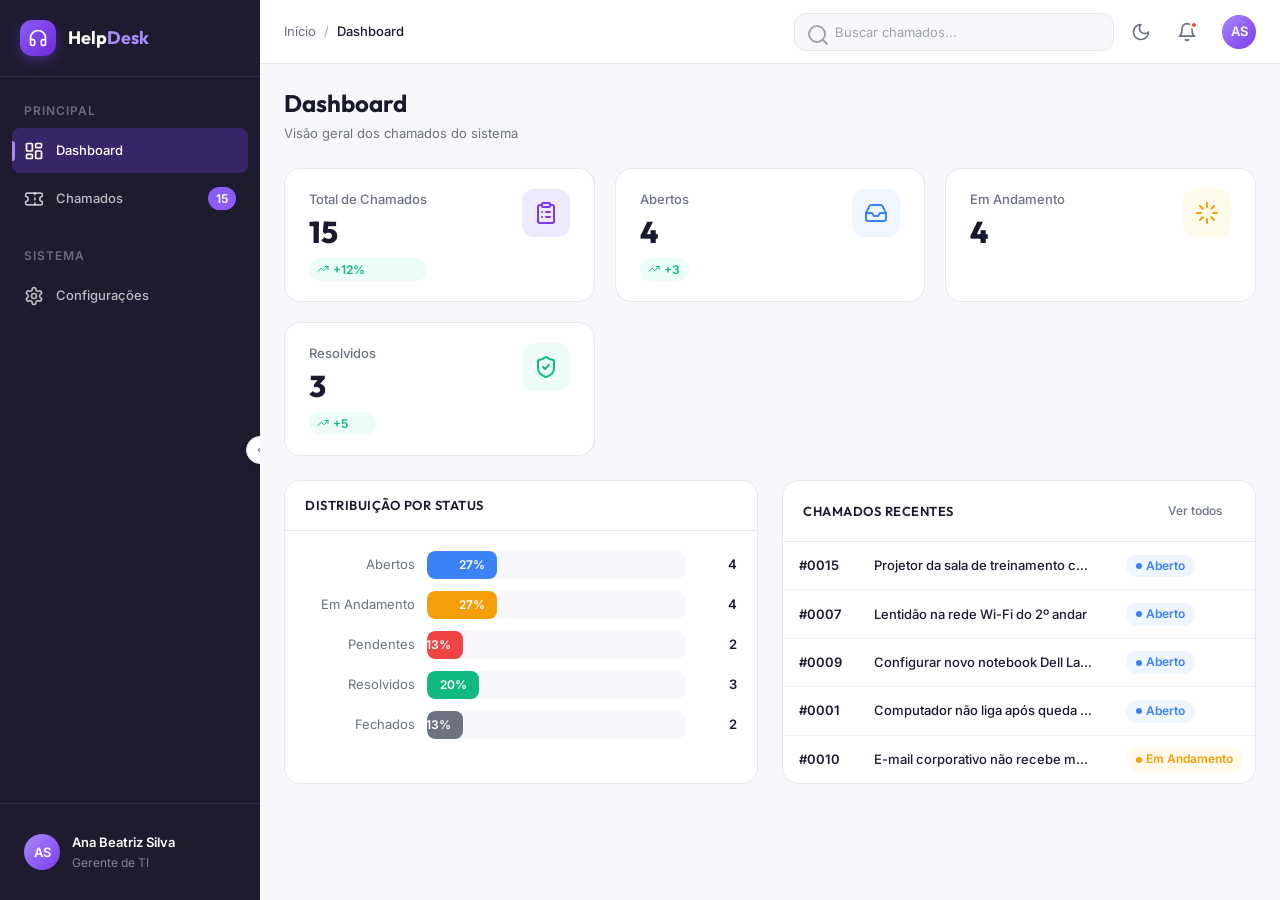
==== index.html @ d8c1e871 "feat: página principal HTML com layout SPA, SEO meta tags e loading state" ====
<!DOCTYPE html>
<html lang="pt-BR" data-theme="light">
<head>
  <meta charset="UTF-8">
  <meta name="viewport" content="width=device-width, initial-scale=1.0">
  <meta name="theme-color" content="#F8F7FC">
  <meta name="description" content="HelpDesk — Sistema de gerenciamento de chamados de TI. Abra, acompanhe e resolva solicitações de suporte técnico.">
  <meta name="author" content="Help Desk PI IV">
  
  <title>HelpDesk — Sistema de Chamados</title>

  <!-- Favicon (emoji como fallback) -->
  <link rel="icon" href="data:image/svg+xml,<svg xmlns=%22http://www.w3.org/2000/svg%22 viewBox=%220 0 100 100%22><text y=%22.9em%22 font-size=%2290%22>🎧</text></svg>">

  <!-- CSS -->
  <link rel="stylesheet" href="css/variables.css">
  <link rel="stylesheet" href="css/base.css">
  <link rel="stylesheet" href="css/layout.css">
  <link rel="stylesheet" href="css/components.css">
  <link rel="stylesheet" href="css/animations.css">
</head>
<body>
  <!-- App Root -->
  <div class="app" id="app">
    <!-- Conteúdo renderizado dinamicamente via JS -->
    <div style="display:flex; align-items:center; justify-content:center; min-height:100vh; width:100%;">
      <div style="text-align:center;">
        <div class="animate-spin" style="width:40px; height:40px; margin:0 auto var(--space-4); color:var(--color-primary);">
          <svg xmlns="http://www.w3.org/2000/svg" width="40" height="40" viewBox="0 0 24 24" fill="none" stroke="currentColor" stroke-width="2" stroke-linecap="round" stroke-linejoin="round">
            <path d="M12 2v4"/><path d="m16.2 7.8 2.9-2.9"/><path d="M18 12h4"/>
            <path d="m16.2 16.2 2.9 2.9"/><path d="M12 18v4"/><path d="m4.9 19.1 2.9-2.9"/>
            <path d="M2 12h4"/><path d="m4.9 4.9 2.9 2.9"/>
          </svg>
        </div>
        <p style="color:var(--color-text-secondary); font-size:var(--text-sm);">Carregando HelpDesk...</p>
      </div>
    </div>
  </div>

  <!-- JavaScript -->
  <script src="js/data.js"></script>
  <script src="js/theme.js"></script>
  <script src="js/router.js"></script>
  <script src="js/components.js"></script>
  <script src="js/app.js"></script>
</body>
</html>
---- css/variables.css ----
/* ============================================
   HELP DESK PI IV — Design Tokens & Themes
   ============================================ */

/* Google Fonts */
@import url('https://fonts.googleapis.com/css2?family=Inter:wght@300;400;500;600;700&family=Outfit:wght@400;500;600;700;800&display=swap');

:root {
  /* ── Primary Purple Palette ── */
  --purple-50:  #F5F3FF;
  --purple-100: #EDE9FE;
  --purple-200: #DDD6FE;
  --purple-300: #C4B5FD;
  --purple-400: #A78BFA;
  --purple-500: #8B5CF6;
  --purple-600: #7C3AED;
  --purple-700: #6D28D9;
  --purple-800: #5B21B6;
  --purple-900: #4C1D95;
  --purple-950: #2E1065;

  /* ── Neutral Palette ── */
  --gray-50:  #F9FAFB;
  --gray-100: #F3F4F6;
  --gray-200: #E5E7EB;
  --gray-300: #D1D5DB;
  --gray-400: #9CA3AF;
  --gray-500: #6B7280;
  --gray-600: #4B5563;
  --gray-700: #374151;
  --gray-800: #1F2937;
  --gray-900: #111827;
  --gray-950: #030712;

  /* ── Status Colors ── */
  --status-open:        #3B82F6;
  --status-open-bg:     #EFF6FF;
  --status-progress:    #F59E0B;
  --status-progress-bg: #FFFBEB;
  --status-pending:     #EF4444;
  --status-pending-bg:  #FEF2F2;
  --status-resolved:    #10B981;
  --status-resolved-bg: #ECFDF5;
  --status-closed:      #6B7280;
  --status-closed-bg:   #F3F4F6;

  /* ── Priority Colors ── */
  --priority-urgent:    #DC2626;
  --priority-urgent-bg: #FEF2F2;
  --priority-high:      #F97316;
  --priority-high-bg:   #FFF7ED;
  --priority-medium:    #EAB308;
  --priority-medium-bg: #FEFCE8;
  --priority-low:       #22C55E;
  --priority-low-bg:    #F0FDF4;

  /* ── Typography ── */
  --font-body:    'Inter', -apple-system, BlinkMacSystemFont, 'Segoe UI', sans-serif;
  --font-heading: 'Outfit', 'Inter', sans-serif;

  --text-xs:   0.75rem;    /* 12px */
  --text-sm:   0.8125rem;  /* 13px */
  --text-base: 0.875rem;   /* 14px */
  --text-md:   1rem;       /* 16px */
  --text-lg:   1.125rem;   /* 18px */
  --text-xl:   1.25rem;    /* 20px */
  --text-2xl:  1.5rem;     /* 24px */
  --text-3xl:  1.875rem;   /* 30px */
  --text-4xl:  2.25rem;    /* 36px */

  --weight-light:    300;
  --weight-regular:  400;
  --weight-medium:   500;
  --weight-semibold: 600;
  --weight-bold:     700;
  --weight-extrabold: 800;

  /* ── Spacing ── */
  --space-1:  0.25rem;   /* 4px */
  --space-2:  0.5rem;    /* 8px */
  --space-3:  0.75rem;   /* 12px */
  --space-4:  1rem;      /* 16px */
  --space-5:  1.25rem;   /* 20px */
  --space-6:  1.5rem;    /* 24px */
  --space-8:  2rem;      /* 32px */
  --space-10: 2.5rem;    /* 40px */
  --space-12: 3rem;      /* 48px */
  --space-16: 4rem;      /* 64px */

  /* ── Border Radius ── */
  --radius-sm:   0.375rem;  /* 6px */
  --radius-md:   0.5rem;    /* 8px */
  --radius-lg:   0.75rem;   /* 12px */
  --radius-xl:   1rem;      /* 16px */
  --radius-2xl:  1.5rem;    /* 24px */
  --radius-full: 9999px;

  /* ── Shadows ── */
  --shadow-xs:  0 1px 2px rgba(0, 0, 0, 0.05);
  --shadow-sm:  0 1px 3px rgba(0, 0, 0, 0.1), 0 1px 2px rgba(0, 0, 0, 0.06);
  --shadow-md:  0 4px 6px -1px rgba(0, 0, 0, 0.1), 0 2px 4px -2px rgba(0, 0, 0, 0.1);
  --shadow-lg:  0 10px 15px -3px rgba(0, 0, 0, 0.1), 0 4px 6px -4px rgba(0, 0, 0, 0.1);
  --shadow-xl:  0 20px 25px -5px rgba(0, 0, 0, 0.1), 0 8px 10px -6px rgba(0, 0, 0, 0.1);
  --shadow-2xl: 0 25px 50px -12px rgba(0, 0, 0, 0.25);
  --shadow-purple: 0 4px 14px rgba(124, 58, 237, 0.25);
  --shadow-purple-lg: 0 8px 25px rgba(124, 58, 237, 0.35);

  /* ── Z-Index ── */
  --z-dropdown:  100;
  --z-sidebar:   200;
  --z-overlay:   300;
  --z-modal:     400;
  --z-toast:     500;

  /* ── Transitions ── */
  --transition-fast:   150ms cubic-bezier(0.4, 0, 0.2, 1);
  --transition-base:   200ms cubic-bezier(0.4, 0, 0.2, 1);
  --transition-slow:   300ms cubic-bezier(0.4, 0, 0.2, 1);
  --transition-theme:  350ms cubic-bezier(0.4, 0, 0.2, 1);

  /* ── Sidebar ── */
  --sidebar-width: 260px;
  --sidebar-collapsed: 72px;

  /* ── Header ── */
  --header-height: 64px;
}

/* ============================================
   LIGHT THEME (Default)
   ============================================ */
:root,
[data-theme="light"] {
  --color-primary:       var(--purple-600);
  --color-primary-hover: var(--purple-700);
  --color-primary-dark:  var(--purple-800);
  --color-primary-light: var(--purple-100);
  --color-primary-50:    var(--purple-50);

  --color-bg:            #F8F7FC;
  --color-bg-alt:        var(--gray-50);
  --color-surface:       #FFFFFF;
  --color-surface-hover: var(--gray-50);
  --color-surface-alt:   var(--gray-100);

  --color-sidebar-bg:    #1E1B2E;
  --color-sidebar-text:  rgba(255, 255, 255, 0.7);
  --color-sidebar-active: rgba(255, 255, 255, 1);
  --color-sidebar-hover: rgba(255, 255, 255, 0.1);
  --color-sidebar-active-bg: rgba(124, 58, 237, 0.3);

  --color-header-bg:     #FFFFFF;
  --color-header-border: var(--gray-200);

  --color-text:          #1A1A2E;
  --color-text-secondary: var(--gray-500);
  --color-text-tertiary: var(--gray-400);
  --color-text-inverse:  #FFFFFF;

  --color-border:        var(--gray-200);
  --color-border-light:  var(--gray-100);
  --color-divider:       var(--gray-200);

  --color-input-bg:      #FFFFFF;
  --color-input-border:  var(--gray-300);
  --color-input-focus:   var(--purple-500);

  --color-overlay:       rgba(0, 0, 0, 0.5);

  --color-danger:        #EF4444;
  --color-danger-hover:  #DC2626;
  --color-danger-bg:     #FEF2F2;
  --color-success:       #10B981;
  --color-success-bg:    #ECFDF5;
  --color-warning:       #F59E0B;
  --color-warning-bg:    #FFFBEB;
  --color-info:          #3B82F6;
  --color-info-bg:       #EFF6FF;
}

/* ============================================
   DARK THEME
   ============================================ */
[data-theme="dark"] {
  --color-primary:       var(--purple-500);
  --color-primary-hover: var(--purple-400);
  --color-primary-dark:  var(--purple-600);
  --color-primary-light: rgba(139, 92, 246, 0.15);
  --color-primary-50:    rgba(139, 92, 246, 0.08);

  --color-bg:            #0F0D15;
  --color-bg-alt:        #0A0910;
  --color-surface:       #1A1726;
  --color-surface-hover: #221F30;
  --color-surface-alt:   #13111C;

  --color-sidebar-bg:    #0A0910;
  --color-sidebar-text:  rgba(255, 255, 255, 0.6);
  --color-sidebar-active: rgba(255, 255, 255, 0.95);
  --color-sidebar-hover: rgba(255, 255, 255, 0.08);
  --color-sidebar-active-bg: rgba(139, 92, 246, 0.25);

  --color-header-bg:     #1A1726;
  --color-header-border: #2D2B3A;

  --color-text:          #F3F4F6;
  --color-text-secondary: #9CA3AF;
  --color-text-tertiary: #6B7280;
  --color-text-inverse:  #0F0D15;

  --color-border:        #2D2B3A;
  --color-border-light:  #1F1D2B;
  --color-divider:       #2D2B3A;

  --color-input-bg:      #13111C;
  --color-input-border:  #2D2B3A;
  --color-input-focus:   var(--purple-400);

  --color-overlay:       rgba(0, 0, 0, 0.7);

  --color-danger:        #F87171;
  --color-danger-hover:  #EF4444;
  --color-danger-bg:     rgba(239, 68, 68, 0.12);
  --color-success:       #34D399;
  --color-success-bg:    rgba(16, 185, 129, 0.12);
  --color-warning:       #FBBF24;
  --color-warning-bg:    rgba(245, 158, 11, 0.12);
  --color-info:          #60A5FA;
  --color-info-bg:       rgba(59, 130, 246, 0.12);

  --status-open-bg:     rgba(59, 130, 246, 0.12);
  --status-progress-bg: rgba(245, 158, 11, 0.12);
  --status-pending-bg:  rgba(239, 68, 68, 0.12);
  --status-resolved-bg: rgba(16, 185, 129, 0.12);
  --status-closed-bg:   rgba(107, 114, 128, 0.12);

  --priority-urgent-bg: rgba(220, 38, 38, 0.12);
  --priority-high-bg:   rgba(249, 115, 22, 0.12);
  --priority-medium-bg: rgba(234, 179, 8, 0.12);
  --priority-low-bg:    rgba(34, 197, 94, 0.12);

  --shadow-xs:  0 1px 2px rgba(0, 0, 0, 0.2);
  --shadow-sm:  0 1px 3px rgba(0, 0, 0, 0.3), 0 1px 2px rgba(0, 0, 0, 0.2);
  --shadow-md:  0 4px 6px -1px rgba(0, 0, 0, 0.3), 0 2px 4px -2px rgba(0, 0, 0, 0.2);
  --shadow-lg:  0 10px 15px -3px rgba(0, 0, 0, 0.3), 0 4px 6px -4px rgba(0, 0, 0, 0.2);
  --shadow-xl:  0 20px 25px -5px rgba(0, 0, 0, 0.3), 0 8px 10px -6px rgba(0, 0, 0, 0.2);
  --shadow-purple: 0 4px 14px rgba(139, 92, 246, 0.2);
  --shadow-purple-lg: 0 8px 25px rgba(139, 92, 246, 0.3);
}
---- css/base.css ----
/* ============================================
   HELP DESK PI IV — Base Styles
   Reset + Typography + Utilities
   ============================================ */

/* ── Modern Reset ── */
*,
*::before,
*::after {
  box-sizing: border-box;
  margin: 0;
  padding: 0;
}

html {
  font-size: 16px;
  -webkit-text-size-adjust: 100%;
  -webkit-font-smoothing: antialiased;
  -moz-osx-font-smoothing: grayscale;
  scroll-behavior: smooth;
}

body {
  font-family: var(--font-body);
  font-size: var(--text-base);
  font-weight: var(--weight-regular);
  line-height: 1.6;
  color: var(--color-text);
  background-color: var(--color-bg);
  transition: background-color var(--transition-theme), color var(--transition-theme);
  overflow-x: hidden;
  min-height: 100vh;
}

/* ── Base Elements ── */
h1, h2, h3, h4, h5, h6 {
  font-family: var(--font-heading);
  font-weight: var(--weight-bold);
  line-height: 1.3;
  color: var(--color-text);
  transition: color var(--transition-theme);
}

h1 { font-size: var(--text-3xl); }
h2 { font-size: var(--text-2xl); }
h3 { font-size: var(--text-xl); }
h4 { font-size: var(--text-lg); }
h5 { font-size: var(--text-md); }
h6 { font-size: var(--text-base); }

p {
  margin-bottom: var(--space-4);
  color: var(--color-text-secondary);
}

a {
  color: var(--color-primary);
  text-decoration: none;
  transition: color var(--transition-fast);
}

a:hover {
  color: var(--color-primary-hover);
}

img {
  max-width: 100%;
  height: auto;
  display: block;
}

ul, ol {
  list-style: none;
}

button {
  font-family: inherit;
  font-size: inherit;
  cursor: pointer;
  border: none;
  background: none;
  color: inherit;
}

input, select, textarea {
  font-family: inherit;
  font-size: inherit;
  color: inherit;
}

table {
  border-collapse: collapse;
  width: 100%;
}

/* ── Scrollbar Styling ── */
::-webkit-scrollbar {
  width: 6px;
  height: 6px;
}

::-webkit-scrollbar-track {
  background: transparent;
}

::-webkit-scrollbar-thumb {
  background: var(--color-border);
  border-radius: var(--radius-full);
}

::-webkit-scrollbar-thumb:hover {
  background: var(--color-text-tertiary);
}

/* ── Selection ── */
::selection {
  background-color: var(--purple-200);
  color: var(--purple-900);
}

[data-theme="dark"] ::selection {
  background-color: var(--purple-800);
  color: var(--purple-100);
}

/* ── Focus Visible ── */
:focus-visible {
  outline: 2px solid var(--color-primary);
  outline-offset: 2px;
  border-radius: var(--radius-sm);
}

/* ── Utility Classes ── */
.sr-only {
  position: absolute;
  width: 1px;
  height: 1px;
  padding: 0;
  margin: -1px;
  overflow: hidden;
  clip: rect(0, 0, 0, 0);
  white-space: nowrap;
  border: 0;
}

.text-primary   { color: var(--color-primary) !important; }
.text-secondary { color: var(--color-text-secondary) !important; }
.text-danger    { color: var(--color-danger) !important; }
.text-success   { color: var(--color-success) !important; }
.text-warning   { color: var(--color-warning) !important; }

.text-xs   { font-size: var(--text-xs) !important; }
.text-sm   { font-size: var(--text-sm) !important; }
.text-base { font-size: var(--text-base) !important; }
.text-md   { font-size: var(--text-md) !important; }
.text-lg   { font-size: var(--text-lg) !important; }

.font-medium   { font-weight: var(--weight-medium) !important; }
.font-semibold { font-weight: var(--weight-semibold) !important; }
.font-bold     { font-weight: var(--weight-bold) !important; }

.truncate {
  overflow: hidden;
  text-overflow: ellipsis;
  white-space: nowrap;
}

.flex          { display: flex; }
.flex-col      { flex-direction: column; }
.items-center  { align-items: center; }
.justify-between { justify-content: space-between; }
.justify-center  { justify-content: center; }
.gap-1 { gap: var(--space-1); }
.gap-2 { gap: var(--space-2); }
.gap-3 { gap: var(--space-3); }
.gap-4 { gap: var(--space-4); }
.gap-6 { gap: var(--space-6); }

.mt-1 { margin-top: var(--space-1); }
.mt-2 { margin-top: var(--space-2); }
.mt-4 { margin-top: var(--space-4); }
.mt-6 { margin-top: var(--space-6); }
.mb-2 { margin-bottom: var(--space-2); }
.mb-4 { margin-bottom: var(--space-4); }
.mb-6 { margin-bottom: var(--space-6); }

.w-full { width: 100%; }
.hidden { display: none !important; }
---- css/layout.css ----
/* ============================================
   HELP DESK PI IV — Layout
   Sidebar + Header + Main Grid
   ============================================ */

/* ── App Shell ── */
.app {
  display: flex;
  min-height: 100vh;
}

/* ============================================
   SIDEBAR
   ============================================ */
.sidebar {
  position: fixed;
  top: 0;
  left: 0;
  width: var(--sidebar-width);
  height: 100vh;
  background: var(--color-sidebar-bg);
  display: flex;
  flex-direction: column;
  z-index: var(--z-sidebar);
  transition: width var(--transition-slow), transform var(--transition-slow);
  overflow: hidden;
}

.sidebar.collapsed {
  width: var(--sidebar-collapsed);
}

/* ── Sidebar Logo ── */
.sidebar__logo {
  display: flex;
  align-items: center;
  gap: var(--space-3);
  padding: var(--space-5) var(--space-5);
  border-bottom: 1px solid rgba(255, 255, 255, 0.08);
  min-height: var(--header-height);
}

.sidebar__logo-icon {
  width: 36px;
  height: 36px;
  background: linear-gradient(135deg, var(--purple-500), var(--purple-700));
  border-radius: var(--radius-lg);
  display: flex;
  align-items: center;
  justify-content: center;
  flex-shrink: 0;
  box-shadow: 0 4px 12px rgba(124, 58, 237, 0.4);
}

.sidebar__logo-icon svg {
  width: 20px;
  height: 20px;
  color: white;
}

.sidebar__logo-text {
  font-family: var(--font-heading);
  font-size: var(--text-lg);
  font-weight: var(--weight-bold);
  color: white;
  white-space: nowrap;
  transition: opacity var(--transition-base);
}

.sidebar__logo-text span {
  color: var(--purple-400);
}

.sidebar.collapsed .sidebar__logo-text {
  opacity: 0;
  pointer-events: none;
}

/* ── Sidebar Navigation ── */
.sidebar__nav {
  flex: 1;
  padding: var(--space-4) var(--space-3);
  overflow-y: auto;
  overflow-x: hidden;
}

.sidebar__section-title {
  font-size: var(--text-xs);
  font-weight: var(--weight-semibold);
  color: rgba(255, 255, 255, 0.35);
  text-transform: uppercase;
  letter-spacing: 0.08em;
  padding: var(--space-2) var(--space-3);
  margin-top: var(--space-4);
  white-space: nowrap;
  transition: opacity var(--transition-base);
}

.sidebar__section-title:first-child {
  margin-top: 0;
}

.sidebar.collapsed .sidebar__section-title {
  opacity: 0;
}

.sidebar__link {
  display: flex;
  align-items: center;
  gap: var(--space-3);
  padding: var(--space-3) var(--space-3);
  border-radius: var(--radius-md);
  color: var(--color-sidebar-text);
  font-size: var(--text-sm);
  font-weight: var(--weight-medium);
  transition: all var(--transition-fast);
  white-space: nowrap;
  cursor: pointer;
  position: relative;
  margin-bottom: 2px;
}

.sidebar__link:hover {
  background: var(--color-sidebar-hover);
  color: var(--color-sidebar-active);
}

.sidebar__link.active {
  background: var(--color-sidebar-active-bg);
  color: var(--color-sidebar-active);
}

.sidebar__link.active::before {
  content: '';
  position: absolute;
  left: 0;
  top: 50%;
  transform: translateY(-50%);
  width: 3px;
  height: 20px;
  background: var(--purple-400);
  border-radius: 0 var(--radius-full) var(--radius-full) 0;
}

.sidebar__link-icon {
  width: 20px;
  height: 20px;
  flex-shrink: 0;
  display: flex;
  align-items: center;
  justify-content: center;
}

.sidebar__link-icon svg {
  width: 20px;
  height: 20px;
}

.sidebar__link-text {
  transition: opacity var(--transition-base);
}

.sidebar.collapsed .sidebar__link-text {
  opacity: 0;
  pointer-events: none;
}

.sidebar__link-badge {
  margin-left: auto;
  background: var(--purple-500);
  color: white;
  font-size: var(--text-xs);
  font-weight: var(--weight-semibold);
  padding: 2px 8px;
  border-radius: var(--radius-full);
  min-width: 22px;
  text-align: center;
  transition: opacity var(--transition-base);
}

.sidebar.collapsed .sidebar__link-badge {
  opacity: 0;
}

/* ── Sidebar Footer ── */
.sidebar__footer {
  padding: var(--space-4) var(--space-3);
  border-top: 1px solid rgba(255, 255, 255, 0.08);
}

.sidebar__user {
  display: flex;
  align-items: center;
  gap: var(--space-3);
  padding: var(--space-3);
  border-radius: var(--radius-md);
  cursor: pointer;
  transition: background var(--transition-fast);
}

.sidebar__user:hover {
  background: var(--color-sidebar-hover);
}

.sidebar__user-avatar {
  width: 36px;
  height: 36px;
  border-radius: var(--radius-full);
  background: linear-gradient(135deg, var(--purple-400), var(--purple-600));
  display: flex;
  align-items: center;
  justify-content: center;
  color: white;
  font-weight: var(--weight-semibold);
  font-size: var(--text-sm);
  flex-shrink: 0;
}

.sidebar__user-info {
  overflow: hidden;
  transition: opacity var(--transition-base);
}

.sidebar.collapsed .sidebar__user-info {
  opacity: 0;
  pointer-events: none;
}

.sidebar__user-name {
  font-size: var(--text-sm);
  font-weight: var(--weight-semibold);
  color: white;
  white-space: nowrap;
  overflow: hidden;
  text-overflow: ellipsis;
}

.sidebar__user-role {
  font-size: var(--text-xs);
  color: rgba(255, 255, 255, 0.45);
  white-space: nowrap;
}

/* ── Sidebar Toggle ── */
.sidebar__toggle {
  position: absolute;
  top: 50%;
  right: -14px;
  transform: translateY(-50%);
  width: 28px;
  height: 28px;
  background: var(--color-surface);
  border: 1px solid var(--color-border);
  border-radius: var(--radius-full);
  display: flex;
  align-items: center;
  justify-content: center;
  cursor: pointer;
  z-index: calc(var(--z-sidebar) + 1);
  box-shadow: var(--shadow-md);
  transition: all var(--transition-fast);
  color: var(--color-text-secondary);
}

.sidebar__toggle:hover {
  background: var(--color-primary);
  color: white;
  border-color: var(--color-primary);
}

.sidebar__toggle svg {
  width: 14px;
  height: 14px;
  transition: transform var(--transition-base);
}

.sidebar.collapsed .sidebar__toggle svg {
  transform: rotate(180deg);
}

/* ============================================
   MAIN CONTENT AREA
   ============================================ */
.main-wrapper {
  flex: 1;
  margin-left: var(--sidebar-width);
  min-height: 100vh;
  display: flex;
  flex-direction: column;
  transition: margin-left var(--transition-slow);
}

.sidebar.collapsed ~ .main-wrapper {
  margin-left: var(--sidebar-collapsed);
}

/* ── Header ── */
.header {
  position: sticky;
  top: 0;
  height: var(--header-height);
  background: var(--color-header-bg);
  border-bottom: 1px solid var(--color-header-border);
  display: flex;
  align-items: center;
  justify-content: space-between;
  padding: 0 var(--space-6);
  z-index: var(--z-dropdown);
  transition: background-color var(--transition-theme), border-color var(--transition-theme);
  backdrop-filter: blur(12px);
}

.header__left {
  display: flex;
  align-items: center;
  gap: var(--space-4);
}

.header__breadcrumb {
  display: flex;
  align-items: center;
  gap: var(--space-2);
  font-size: var(--text-sm);
  color: var(--color-text-secondary);
}

.header__breadcrumb-separator {
  color: var(--color-text-tertiary);
}

.header__breadcrumb-current {
  color: var(--color-text);
  font-weight: var(--weight-medium);
}

.header__search {
  position: relative;
  width: 320px;
}

.header__search-input {
  width: 100%;
  height: 38px;
  padding: 0 var(--space-4) 0 var(--space-10);
  background: var(--color-bg);
  border: 1px solid var(--color-border);
  border-radius: var(--radius-lg);
  color: var(--color-text);
  font-size: var(--text-sm);
  transition: all var(--transition-fast);
}

.header__search-input::placeholder {
  color: var(--color-text-tertiary);
}

.header__search-input:focus {
  outline: none;
  border-color: var(--color-primary);
  box-shadow: 0 0 0 3px var(--color-primary-light);
  background: var(--color-surface);
}

.header__search-icon {
  position: absolute;
  left: var(--space-3);
  top: 50%;
  transform: translateY(-50%);
  color: var(--color-text-tertiary);
  width: 18px;
  height: 18px;
  pointer-events: none;
}

.header__right {
  display: flex;
  align-items: center;
  gap: var(--space-2);
}

.header__icon-btn {
  position: relative;
  width: 38px;
  height: 38px;
  display: flex;
  align-items: center;
  justify-content: center;
  border-radius: var(--radius-md);
  color: var(--color-text-secondary);
  transition: all var(--transition-fast);
}

.header__icon-btn:hover {
  background: var(--color-surface-hover);
  color: var(--color-text);
}

.header__icon-btn svg {
  width: 20px;
  height: 20px;
}

.header__icon-btn .notification-dot {
  position: absolute;
  top: 8px;
  right: 8px;
  width: 8px;
  height: 8px;
  background: var(--color-danger);
  border-radius: var(--radius-full);
  border: 2px solid var(--color-header-bg);
}

.header__avatar {
  width: 34px;
  height: 34px;
  border-radius: var(--radius-full);
  background: linear-gradient(135deg, var(--purple-400), var(--purple-600));
  display: flex;
  align-items: center;
  justify-content: center;
  color: white;
  font-weight: var(--weight-semibold);
  font-size: var(--text-sm);
  margin-left: var(--space-2);
  cursor: pointer;
  transition: box-shadow var(--transition-fast);
}

.header__avatar:hover {
  box-shadow: 0 0 0 3px var(--color-primary-light);
}

/* ── Page Content ── */
.page-content {
  flex: 1;
  padding: var(--space-6);
}

.page-header {
  display: flex;
  align-items: center;
  justify-content: space-between;
  margin-bottom: var(--space-6);
  flex-wrap: wrap;
  gap: var(--space-4);
}

.page-header__title {
  font-family: var(--font-heading);
  font-size: var(--text-2xl);
  font-weight: var(--weight-bold);
  color: var(--color-text);
}

.page-header__subtitle {
  font-size: var(--text-sm);
  color: var(--color-text-secondary);
  margin-top: var(--space-1);
}

/* ── Mobile Overlay ── */
.sidebar-overlay {
  display: none;
  position: fixed;
  inset: 0;
  background: var(--color-overlay);
  z-index: calc(var(--z-sidebar) - 1);
  opacity: 0;
  transition: opacity var(--transition-base);
}

.sidebar-overlay.active {
  opacity: 1;
}

/* ── Mobile Menu Toggle ── */
.mobile-menu-btn {
  display: none;
  width: 38px;
  height: 38px;
  align-items: center;
  justify-content: center;
  border-radius: var(--radius-md);
  color: var(--color-text-secondary);
  transition: all var(--transition-fast);
}

.mobile-menu-btn:hover {
  background: var(--color-surface-hover);
  color: var(--color-text);
}

.mobile-menu-btn svg {
  width: 22px;
  height: 22px;
}

/* ============================================
   RESPONSIVE
   ============================================ */
@media (max-width: 1024px) {
  .sidebar {
    transform: translateX(-100%);
    width: var(--sidebar-width) !important;
  }

  .sidebar.mobile-open {
    transform: translateX(0);
  }

  .sidebar-overlay {
    display: block;
  }

  .main-wrapper {
    margin-left: 0 !important;
  }

  .mobile-menu-btn {
    display: flex;
  }

  .sidebar__toggle {
    display: none;
  }

  .header__search {
    width: 200px;
  }
}

@media (max-width: 640px) {
  .page-content {
    padding: var(--space-4);
  }

  .header {
    padding: 0 var(--space-4);
  }

  .header__search {
    display: none;
  }

  .page-header {
    flex-direction: column;
    align-items: flex-start;
  }
}
---- css/components.css ----
/* ============================================
   HELP DESK PI IV — Components
   Buttons, Cards, Table, Modals, Forms,
   Badges, Toasts, Filters, Pagination, Dropdowns
   ============================================ */

/* ============================================
   BUTTONS
   ============================================ */
.btn {
  display: inline-flex;
  align-items: center;
  justify-content: center;
  gap: var(--space-2);
  padding: var(--space-2) var(--space-4);
  font-size: var(--text-sm);
  font-weight: var(--weight-medium);
  line-height: 1.5;
  border-radius: var(--radius-md);
  border: 1px solid transparent;
  cursor: pointer;
  transition: all var(--transition-fast);
  white-space: nowrap;
  user-select: none;
}

.btn:disabled {
  opacity: 0.5;
  cursor: not-allowed;
}

.btn svg {
  width: 16px;
  height: 16px;
  flex-shrink: 0;
}

/* Primary */
.btn-primary {
  background: var(--color-primary);
  color: white;
  border-color: var(--color-primary);
}

.btn-primary:hover:not(:disabled) {
  background: var(--color-primary-hover);
  border-color: var(--color-primary-hover);
  box-shadow: var(--shadow-purple);
  transform: translateY(-1px);
}

.btn-primary:active:not(:disabled) {
  transform: translateY(0);
  box-shadow: none;
}

/* Secondary */
.btn-secondary {
  background: var(--color-surface);
  color: var(--color-text);
  border-color: var(--color-border);
}

.btn-secondary:hover:not(:disabled) {
  background: var(--color-surface-hover);
  border-color: var(--color-text-tertiary);
}

/* Ghost */
.btn-ghost {
  background: transparent;
  color: var(--color-text-secondary);
}

.btn-ghost:hover:not(:disabled) {
  background: var(--color-surface-hover);
  color: var(--color-text);
}

/* Danger */
.btn-danger {
  background: var(--color-danger);
  color: white;
  border-color: var(--color-danger);
}

.btn-danger:hover:not(:disabled) {
  background: var(--color-danger-hover);
  border-color: var(--color-danger-hover);
  box-shadow: 0 4px 14px rgba(239, 68, 68, 0.25);
  transform: translateY(-1px);
}

/* Sizes */
.btn-sm {
  padding: var(--space-1) var(--space-3);
  font-size: var(--text-xs);
}

.btn-lg {
  padding: var(--space-3) var(--space-6);
  font-size: var(--text-md);
}

.btn-icon {
  width: 36px;
  height: 36px;
  padding: 0;
  border-radius: var(--radius-md);
}

.btn-icon.btn-sm {
  width: 30px;
  height: 30px;
}

/* ============================================
   STAT CARDS (Dashboard)
   ============================================ */
.stats-grid {
  display: grid;
  grid-template-columns: repeat(auto-fit, minmax(240px, 1fr));
  gap: var(--space-5);
  margin-bottom: var(--space-6);
}

.stat-card {
  background: var(--color-surface);
  border: 1px solid var(--color-border);
  border-radius: var(--radius-xl);
  padding: var(--space-5) var(--space-6);
  display: flex;
  align-items: flex-start;
  justify-content: space-between;
  transition: all var(--transition-fast);
  position: relative;
  overflow: hidden;
}

.stat-card::before {
  content: '';
  position: absolute;
  top: 0;
  left: 0;
  right: 0;
  height: 3px;
  background: var(--stat-accent, var(--color-primary));
  opacity: 0;
  transition: opacity var(--transition-fast);
}

.stat-card:hover {
  box-shadow: var(--shadow-lg);
  transform: translateY(-2px);
  border-color: var(--color-primary-light);
}

.stat-card:hover::before {
  opacity: 1;
}

.stat-card__info {
  display: flex;
  flex-direction: column;
  gap: var(--space-1);
}

.stat-card__label {
  font-size: var(--text-sm);
  font-weight: var(--weight-medium);
  color: var(--color-text-secondary);
}

.stat-card__value {
  font-family: var(--font-heading);
  font-size: var(--text-3xl);
  font-weight: var(--weight-extrabold);
  color: var(--color-text);
  line-height: 1.2;
}

.stat-card__trend {
  display: inline-flex;
  align-items: center;
  gap: var(--space-1);
  font-size: var(--text-xs);
  font-weight: var(--weight-semibold);
  padding: 2px var(--space-2);
  border-radius: var(--radius-full);
  margin-top: var(--space-1);
}

.stat-card__trend.up {
  color: var(--color-success);
  background: var(--color-success-bg);
}

.stat-card__trend.down {
  color: var(--color-danger);
  background: var(--color-danger-bg);
}

.stat-card__trend svg {
  width: 12px;
  height: 12px;
}

.stat-card__icon {
  width: 48px;
  height: 48px;
  border-radius: var(--radius-lg);
  display: flex;
  align-items: center;
  justify-content: center;
  flex-shrink: 0;
  background: var(--stat-icon-bg, var(--color-primary-light));
}

.stat-card__icon svg {
  width: 24px;
  height: 24px;
  color: var(--stat-icon-color, var(--color-primary));
}

/* ============================================
   BADGES (Status & Priority)
   ============================================ */
.badge {
  display: inline-flex;
  align-items: center;
  gap: var(--space-1);
  padding: 3px 10px;
  font-size: var(--text-xs);
  font-weight: var(--weight-semibold);
  border-radius: var(--radius-full);
  white-space: nowrap;
  line-height: 1.4;
}

.badge-dot {
  width: 6px;
  height: 6px;
  border-radius: var(--radius-full);
  flex-shrink: 0;
}

/* Status badges */
.badge-open        { background: var(--status-open-bg);     color: var(--status-open); }
.badge-open .badge-dot { background: var(--status-open); }

.badge-progress    { background: var(--status-progress-bg); color: var(--status-progress); }
.badge-progress .badge-dot { background: var(--status-progress); }

.badge-pending     { background: var(--status-pending-bg);  color: var(--status-pending); }
.badge-pending .badge-dot { background: var(--status-pending); }

.badge-resolved    { background: var(--status-resolved-bg); color: var(--status-resolved); }
.badge-resolved .badge-dot { background: var(--status-resolved); }

.badge-closed      { background: var(--status-closed-bg);   color: var(--status-closed); }
.badge-closed .badge-dot { background: var(--status-closed); }

/* Priority badges */
.badge-urgent  { background: var(--priority-urgent-bg); color: var(--priority-urgent); }
.badge-high    { background: var(--priority-high-bg);   color: var(--priority-high); }
.badge-medium  { background: var(--priority-medium-bg); color: var(--priority-medium); }
.badge-low     { background: var(--priority-low-bg);    color: var(--priority-low); }

/* ============================================
   DATA TABLE
   ============================================ */
.table-container {
  background: var(--color-surface);
  border: 1px solid var(--color-border);
  border-radius: var(--radius-xl);
  overflow: hidden;
  transition: background-color var(--transition-theme), border-color var(--transition-theme);
}

.table-toolbar {
  display: flex;
  align-items: center;
  justify-content: space-between;
  padding: var(--space-4) var(--space-5);
  border-bottom: 1px solid var(--color-border);
  flex-wrap: wrap;
  gap: var(--space-3);
}

.table-toolbar__filters {
  display: flex;
  align-items: center;
  gap: var(--space-3);
  flex-wrap: wrap;
}

.table-toolbar__search {
  position: relative;
}

.table-toolbar__search-input {
  height: 36px;
  width: 240px;
  padding: 0 var(--space-3) 0 var(--space-8);
  background: var(--color-bg);
  border: 1px solid var(--color-border);
  border-radius: var(--radius-md);
  color: var(--color-text);
  font-size: var(--text-sm);
  transition: all var(--transition-fast);
}

.table-toolbar__search-input:focus {
  outline: none;
  border-color: var(--color-primary);
  box-shadow: 0 0 0 3px var(--color-primary-light);
}

.table-toolbar__search-input::placeholder {
  color: var(--color-text-tertiary);
}

.table-toolbar__search-icon {
  position: absolute;
  left: var(--space-2);
  top: 50%;
  transform: translateY(-50%);
  color: var(--color-text-tertiary);
  width: 16px;
  height: 16px;
  pointer-events: none;
}

.filter-select {
  height: 36px;
  padding: 0 var(--space-8) 0 var(--space-3);
  background: var(--color-bg);
  border: 1px solid var(--color-border);
  border-radius: var(--radius-md);
  color: var(--color-text);
  font-size: var(--text-sm);
  cursor: pointer;
  appearance: none;
  background-image: url("data:image/svg+xml,%3Csvg xmlns='http://www.w3.org/2000/svg' width='16' height='16' viewBox='0 0 24 24' fill='none' stroke='%236B7280' stroke-width='2' stroke-linecap='round' stroke-linejoin='round'%3E%3Cpath d='m6 9 6 6 6-6'/%3E%3C/svg%3E");
  background-repeat: no-repeat;
  background-position: right 8px center;
  transition: all var(--transition-fast);
}

.filter-select:focus {
  outline: none;
  border-color: var(--color-primary);
  box-shadow: 0 0 0 3px var(--color-primary-light);
}

.data-table {
  width: 100%;
}

.data-table thead {
  background: var(--color-bg-alt);
}

.data-table th {
  padding: var(--space-3) var(--space-4);
  text-align: left;
  font-size: var(--text-xs);
  font-weight: var(--weight-semibold);
  color: var(--color-text-secondary);
  text-transform: uppercase;
  letter-spacing: 0.05em;
  white-space: nowrap;
  border-bottom: 1px solid var(--color-border);
  cursor: pointer;
  user-select: none;
  transition: color var(--transition-fast);
}

.data-table th:hover {
  color: var(--color-text);
}

.data-table th .sort-icon {
  display: inline-flex;
  margin-left: var(--space-1);
  opacity: 0.3;
  transition: opacity var(--transition-fast);
}

.data-table th:hover .sort-icon,
.data-table th.sorted .sort-icon {
  opacity: 1;
}

.data-table td {
  padding: var(--space-3) var(--space-4);
  font-size: var(--text-sm);
  color: var(--color-text);
  border-bottom: 1px solid var(--color-border-light);
  vertical-align: middle;
}

.data-table tbody tr {
  transition: background-color var(--transition-fast);
}

.data-table tbody tr:hover {
  background: var(--color-surface-hover);
}

.data-table tbody tr:last-child td {
  border-bottom: none;
}

.table-cell-id {
  font-weight: var(--weight-semibold);
  color: var(--color-primary);
  font-size: var(--text-xs);
}

.table-cell-title {
  font-weight: var(--weight-medium);
  max-width: 280px;
}

.table-cell-title a {
  color: var(--color-text);
  transition: color var(--transition-fast);
}

.table-cell-title a:hover {
  color: var(--color-primary);
}

.table-cell-user {
  display: flex;
  align-items: center;
  gap: var(--space-2);
}

.table-cell-user__avatar {
  width: 28px;
  height: 28px;
  border-radius: var(--radius-full);
  background: linear-gradient(135deg, var(--purple-300), var(--purple-500));
  display: flex;
  align-items: center;
  justify-content: center;
  color: white;
  font-size: var(--text-xs);
  font-weight: var(--weight-semibold);
  flex-shrink: 0;
}

.table-cell-date {
  color: var(--color-text-secondary);
  font-size: var(--text-xs);
  white-space: nowrap;
}

.table-actions {
  display: flex;
  align-items: center;
  gap: var(--space-1);
}

.table-actions .btn-icon {
  width: 32px;
  height: 32px;
  color: var(--color-text-tertiary);
  border-radius: var(--radius-md);
}

.table-actions .btn-icon:hover {
  color: var(--color-primary);
  background: var(--color-primary-light);
}

.table-actions .btn-icon.danger:hover {
  color: var(--color-danger);
  background: var(--color-danger-bg);
}

.table-actions .btn-icon svg {
  width: 16px;
  height: 16px;
}

/* Empty state */
.table-empty {
  padding: var(--space-16) var(--space-6);
  text-align: center;
}

.table-empty__icon {
  width: 64px;
  height: 64px;
  margin: 0 auto var(--space-4);
  color: var(--color-text-tertiary);
  opacity: 0.5;
}

.table-empty__title {
  font-size: var(--text-lg);
  font-weight: var(--weight-semibold);
  color: var(--color-text);
  margin-bottom: var(--space-2);
}

.table-empty__text {
  font-size: var(--text-sm);
  color: var(--color-text-secondary);
  margin-bottom: var(--space-6);
}

/* ============================================
   PAGINATION
   ============================================ */
.pagination {
  display: flex;
  align-items: center;
  justify-content: space-between;
  padding: var(--space-4) var(--space-5);
  border-top: 1px solid var(--color-border);
  flex-wrap: wrap;
  gap: var(--space-3);
}

.pagination__info {
  font-size: var(--text-sm);
  color: var(--color-text-secondary);
}

.pagination__controls {
  display: flex;
  align-items: center;
  gap: var(--space-1);
}

.pagination__btn {
  width: 34px;
  height: 34px;
  display: flex;
  align-items: center;
  justify-content: center;
  border-radius: var(--radius-md);
  font-size: var(--text-sm);
  font-weight: var(--weight-medium);
  color: var(--color-text-secondary);
  border: 1px solid transparent;
  transition: all var(--transition-fast);
}

.pagination__btn:hover:not(:disabled):not(.active) {
  background: var(--color-surface-hover);
  border-color: var(--color-border);
  color: var(--color-text);
}

.pagination__btn.active {
  background: var(--color-primary);
  color: white;
  border-color: var(--color-primary);
}

.pagination__btn:disabled {
  opacity: 0.4;
  cursor: not-allowed;
}

.pagination__btn svg {
  width: 16px;
  height: 16px;
}

/* ============================================
   MODAL
   ============================================ */
.modal-overlay {
  position: fixed;
  inset: 0;
  background: var(--color-overlay);
  z-index: var(--z-modal);
  display: flex;
  align-items: center;
  justify-content: center;
  padding: var(--space-4);
  opacity: 0;
  visibility: hidden;
  transition: all var(--transition-base);
}

.modal-overlay.active {
  opacity: 1;
  visibility: visible;
}

.modal {
  background: var(--color-surface);
  border-radius: var(--radius-xl);
  width: 100%;
  max-width: 640px;
  max-height: 90vh;
  overflow: hidden;
  display: flex;
  flex-direction: column;
  box-shadow: var(--shadow-2xl);
  transform: scale(0.95) translateY(10px);
  transition: transform var(--transition-base);
}

.modal-overlay.active .modal {
  transform: scale(1) translateY(0);
}

.modal--lg {
  max-width: 800px;
}

.modal--sm {
  max-width: 440px;
}

.modal__header {
  display: flex;
  align-items: center;
  justify-content: space-between;
  padding: var(--space-5) var(--space-6);
  border-bottom: 1px solid var(--color-border);
}

.modal__title {
  font-family: var(--font-heading);
  font-size: var(--text-lg);
  font-weight: var(--weight-bold);
  color: var(--color-text);
}

.modal__close {
  width: 32px;
  height: 32px;
  display: flex;
  align-items: center;
  justify-content: center;
  border-radius: var(--radius-md);
  color: var(--color-text-tertiary);
  transition: all var(--transition-fast);
}

.modal__close:hover {
  background: var(--color-surface-hover);
  color: var(--color-text);
}

.modal__close svg {
  width: 20px;
  height: 20px;
}

.modal__body {
  padding: var(--space-6);
  overflow-y: auto;
  flex: 1;
}

.modal__footer {
  display: flex;
  align-items: center;
  justify-content: flex-end;
  gap: var(--space-3);
  padding: var(--space-4) var(--space-6);
  border-top: 1px solid var(--color-border);
  background: var(--color-bg-alt);
}

/* ============================================
   FORMS
   ============================================ */
.form-group {
  margin-bottom: var(--space-5);
}

.form-row {
  display: grid;
  grid-template-columns: repeat(2, 1fr);
  gap: var(--space-4);
}

.form-label {
  display: block;
  font-size: var(--text-sm);
  font-weight: var(--weight-medium);
  color: var(--color-text);
  margin-bottom: var(--space-2);
}

.form-label .required {
  color: var(--color-danger);
  margin-left: 2px;
}

.form-input,
.form-select,
.form-textarea {
  width: 100%;
  padding: var(--space-2) var(--space-3);
  background: var(--color-input-bg);
  border: 1px solid var(--color-input-border);
  border-radius: var(--radius-md);
  color: var(--color-text);
  font-size: var(--text-sm);
  transition: all var(--transition-fast);
}

.form-input:focus,
.form-select:focus,
.form-textarea:focus {
  outline: none;
  border-color: var(--color-input-focus);
  box-shadow: 0 0 0 3px var(--color-primary-light);
}

.form-input::placeholder,
.form-textarea::placeholder {
  color: var(--color-text-tertiary);
}

.form-select {
  appearance: none;
  cursor: pointer;
  background-image: url("data:image/svg+xml,%3Csvg xmlns='http://www.w3.org/2000/svg' width='16' height='16' viewBox='0 0 24 24' fill='none' stroke='%236B7280' stroke-width='2' stroke-linecap='round' stroke-linejoin='round'%3E%3Cpath d='m6 9 6 6 6-6'/%3E%3C/svg%3E");
  background-repeat: no-repeat;
  background-position: right 10px center;
  padding-right: var(--space-8);
}

.form-textarea {
  min-height: 100px;
  resize: vertical;
  line-height: 1.6;
}

.form-error {
  font-size: var(--text-xs);
  color: var(--color-danger);
  margin-top: var(--space-1);
}

.form-input.error,
.form-select.error,
.form-textarea.error {
  border-color: var(--color-danger);
}

.form-input.error:focus,
.form-select.error:focus,
.form-textarea.error:focus {
  box-shadow: 0 0 0 3px var(--color-danger-bg);
}

/* ============================================
   TOAST NOTIFICATIONS
   ============================================ */
.toast-container {
  position: fixed;
  top: var(--space-6);
  right: var(--space-6);
  z-index: var(--z-toast);
  display: flex;
  flex-direction: column;
  gap: var(--space-3);
  pointer-events: none;
}

.toast {
  display: flex;
  align-items: flex-start;
  gap: var(--space-3);
  padding: var(--space-4) var(--space-5);
  background: var(--color-surface);
  border: 1px solid var(--color-border);
  border-radius: var(--radius-lg);
  box-shadow: var(--shadow-xl);
  min-width: 320px;
  max-width: 440px;
  pointer-events: all;
  transform: translateX(120%);
  transition: transform var(--transition-slow);
}

.toast.show {
  transform: translateX(0);
}

.toast__icon {
  width: 20px;
  height: 20px;
  flex-shrink: 0;
  margin-top: 2px;
}

.toast__content {
  flex: 1;
}

.toast__title {
  font-size: var(--text-sm);
  font-weight: var(--weight-semibold);
  color: var(--color-text);
  margin-bottom: 2px;
}

.toast__message {
  font-size: var(--text-xs);
  color: var(--color-text-secondary);
  margin-bottom: 0;
}

.toast__close {
  width: 20px;
  height: 20px;
  display: flex;
  align-items: center;
  justify-content: center;
  color: var(--color-text-tertiary);
  flex-shrink: 0;
  border-radius: var(--radius-sm);
  transition: all var(--transition-fast);
}

.toast__close:hover {
  background: var(--color-surface-hover);
  color: var(--color-text);
}

.toast__close svg {
  width: 14px;
  height: 14px;
}

.toast--success { border-left: 3px solid var(--color-success); }
.toast--success .toast__icon { color: var(--color-success); }
.toast--error   { border-left: 3px solid var(--color-danger); }
.toast--error .toast__icon   { color: var(--color-danger); }
.toast--warning { border-left: 3px solid var(--color-warning); }
.toast--warning .toast__icon { color: var(--color-warning); }
.toast--info    { border-left: 3px solid var(--color-info); }
.toast--info .toast__icon    { color: var(--color-info); }

/* ============================================
   TICKET DETAIL VIEW
   ============================================ */
.ticket-detail {
  display: grid;
  grid-template-columns: 1fr 320px;
  gap: var(--space-6);
}

.ticket-detail__main {
  display: flex;
  flex-direction: column;
  gap: var(--space-5);
}

.ticket-detail__sidebar {
  display: flex;
  flex-direction: column;
  gap: var(--space-5);
}

.detail-card {
  background: var(--color-surface);
  border: 1px solid var(--color-border);
  border-radius: var(--radius-xl);
  overflow: hidden;
  transition: background-color var(--transition-theme), border-color var(--transition-theme);
}

.detail-card__header {
  display: flex;
  align-items: center;
  justify-content: space-between;
  padding: var(--space-4) var(--space-5);
  border-bottom: 1px solid var(--color-border);
}

.detail-card__title {
  font-size: var(--text-sm);
  font-weight: var(--weight-semibold);
  color: var(--color-text);
  text-transform: uppercase;
  letter-spacing: 0.04em;
}

.detail-card__body {
  padding: var(--space-5);
}

/* Ticket Header */
.ticket-header {
  background: var(--color-surface);
  border: 1px solid var(--color-border);
  border-radius: var(--radius-xl);
  padding: var(--space-6);
  transition: background-color var(--transition-theme), border-color var(--transition-theme);
}

.ticket-header__top {
  display: flex;
  align-items: flex-start;
  justify-content: space-between;
  gap: var(--space-4);
  margin-bottom: var(--space-4);
}

.ticket-header__id {
  font-size: var(--text-sm);
  font-weight: var(--weight-semibold);
  color: var(--color-primary);
}

.ticket-header__title {
  font-family: var(--font-heading);
  font-size: var(--text-xl);
  font-weight: var(--weight-bold);
  color: var(--color-text);
  margin-top: var(--space-2);
  margin-bottom: 0;
}

.ticket-header__badges {
  display: flex;
  gap: var(--space-2);
  flex-shrink: 0;
}

.ticket-header__actions {
  display: flex;
  gap: var(--space-2);
  margin-top: var(--space-4);
}

/* Info List */
.info-list {
  display: flex;
  flex-direction: column;
  gap: var(--space-4);
}

.info-item {
  display: flex;
  align-items: flex-start;
  gap: var(--space-3);
}

.info-item__icon {
  width: 18px;
  height: 18px;
  color: var(--color-text-tertiary);
  flex-shrink: 0;
  margin-top: 2px;
}

.info-item__content {
  flex: 1;
}

.info-item__label {
  font-size: var(--text-xs);
  color: var(--color-text-tertiary);
  text-transform: uppercase;
  letter-spacing: 0.04em;
  margin-bottom: 2px;
}

.info-item__value {
  font-size: var(--text-sm);
  font-weight: var(--weight-medium);
  color: var(--color-text);
}

/* Timeline */
.timeline {
  display: flex;
  flex-direction: column;
}

.timeline-item {
  display: flex;
  gap: var(--space-4);
  position: relative;
  padding-bottom: var(--space-6);
}

.timeline-item:last-child {
  padding-bottom: 0;
}

.timeline-item::before {
  content: '';
  position: absolute;
  left: 15px;
  top: 32px;
  bottom: 0;
  width: 2px;
  background: var(--color-border);
}

.timeline-item:last-child::before {
  display: none;
}

.timeline-item__dot {
  width: 32px;
  height: 32px;
  border-radius: var(--radius-full);
  display: flex;
  align-items: center;
  justify-content: center;
  flex-shrink: 0;
  background: var(--color-primary-light);
  color: var(--color-primary);
}

.timeline-item__dot svg {
  width: 16px;
  height: 16px;
}

.timeline-item__content {
  flex: 1;
  padding-top: var(--space-1);
}

.timeline-item__header {
  display: flex;
  align-items: center;
  gap: var(--space-2);
  margin-bottom: var(--space-1);
}

.timeline-item__author {
  font-size: var(--text-sm);
  font-weight: var(--weight-semibold);
  color: var(--color-text);
}

.timeline-item__time {
  font-size: var(--text-xs);
  color: var(--color-text-tertiary);
}

.timeline-item__body {
  font-size: var(--text-sm);
  color: var(--color-text-secondary);
  line-height: 1.6;
  background: var(--color-bg);
  padding: var(--space-3) var(--space-4);
  border-radius: var(--radius-md);
  border: 1px solid var(--color-border-light);
}

/* ============================================
   CHART (CSS Only Bar Chart)
   ============================================ */
.chart-bar-group {
  display: flex;
  flex-direction: column;
  gap: var(--space-3);
}

.chart-bar-item {
  display: flex;
  align-items: center;
  gap: var(--space-3);
}

.chart-bar-item__label {
  width: 110px;
  font-size: var(--text-sm);
  color: var(--color-text-secondary);
  text-align: right;
  flex-shrink: 0;
}

.chart-bar-item__track {
  flex: 1;
  height: 28px;
  background: var(--color-bg);
  border-radius: var(--radius-md);
  overflow: hidden;
  position: relative;
}

.chart-bar-item__fill {
  height: 100%;
  border-radius: var(--radius-md);
  display: flex;
  align-items: center;
  justify-content: flex-end;
  padding-right: var(--space-3);
  font-size: var(--text-xs);
  font-weight: var(--weight-semibold);
  color: white;
  min-width: 36px;
  transition: width 0.8s cubic-bezier(0.4, 0, 0.2, 1);
}

.chart-bar-item__value {
  width: 40px;
  font-size: var(--text-sm);
  font-weight: var(--weight-semibold);
  color: var(--color-text);
  text-align: right;
  flex-shrink: 0;
}

/* ============================================
   SETTINGS PAGE
   ============================================ */
.settings-grid {
  display: grid;
  grid-template-columns: repeat(auto-fit, minmax(400px, 1fr));
  gap: var(--space-6);
}

.settings-card {
  background: var(--color-surface);
  border: 1px solid var(--color-border);
  border-radius: var(--radius-xl);
  overflow: hidden;
  transition: background-color var(--transition-theme), border-color var(--transition-theme);
}

.settings-card__header {
  padding: var(--space-5) var(--space-6);
  border-bottom: 1px solid var(--color-border);
}

.settings-card__title {
  font-size: var(--text-md);
  font-weight: var(--weight-bold);
  color: var(--color-text);
}

.settings-card__desc {
  font-size: var(--text-sm);
  color: var(--color-text-secondary);
  margin-top: var(--space-1);
  margin-bottom: 0;
}

.settings-card__body {
  padding: var(--space-6);
}

/* Theme Switcher */
.theme-switcher {
  display: flex;
  gap: var(--space-4);
}

.theme-option {
  flex: 1;
  position: relative;
  cursor: pointer;
}

.theme-option input[type="radio"] {
  position: absolute;
  opacity: 0;
  width: 0;
  height: 0;
}

.theme-option__preview {
  border: 2px solid var(--color-border);
  border-radius: var(--radius-lg);
  overflow: hidden;
  transition: all var(--transition-fast);
  padding: var(--space-3);
}

.theme-option input:checked + .theme-option__preview {
  border-color: var(--color-primary);
  box-shadow: 0 0 0 3px var(--color-primary-light);
}

.theme-option:hover .theme-option__preview {
  border-color: var(--color-primary);
}

.theme-option__preview-mock {
  height: 80px;
  border-radius: var(--radius-md);
  display: flex;
  overflow: hidden;
}

.theme-option__preview-mock-sidebar {
  width: 30%;
  background: #1E1B2E;
}

.theme-option__preview-mock-content {
  flex: 1;
}

.theme-option--light .theme-option__preview-mock-content {
  background: #F8F7FC;
}

.theme-option--dark .theme-option__preview-mock-content {
  background: #0F0D15;
}

.theme-option__label {
  display: flex;
  align-items: center;
  justify-content: center;
  gap: var(--space-2);
  padding-top: var(--space-3);
  font-size: var(--text-sm);
  font-weight: var(--weight-medium);
  color: var(--color-text);
}

.theme-option__label svg {
  width: 16px;
  height: 16px;
}

/* Profile Card */
.profile-info {
  display: flex;
  align-items: center;
  gap: var(--space-5);
}

.profile-avatar {
  width: 72px;
  height: 72px;
  border-radius: var(--radius-full);
  background: linear-gradient(135deg, var(--purple-400), var(--purple-700));
  display: flex;
  align-items: center;
  justify-content: center;
  color: white;
  font-size: var(--text-2xl);
  font-weight: var(--weight-bold);
  flex-shrink: 0;
}

.profile-details {
  flex: 1;
}

.profile-name {
  font-size: var(--text-lg);
  font-weight: var(--weight-bold);
  color: var(--color-text);
}

.profile-role {
  font-size: var(--text-sm);
  color: var(--color-primary);
  font-weight: var(--weight-medium);
}

.profile-email {
  font-size: var(--text-sm);
  color: var(--color-text-secondary);
  margin-top: var(--space-1);
}

/* Confirm Dialog */
.confirm-dialog__text {
  font-size: var(--text-sm);
  color: var(--color-text-secondary);
  line-height: 1.6;
  margin-bottom: 0;
}

.confirm-dialog__highlight {
  font-weight: var(--weight-semibold);
  color: var(--color-text);
}

/* ============================================
   RESPONSIVE — COMPONENTS
   ============================================ */
@media (max-width: 1024px) {
  .ticket-detail {
    grid-template-columns: 1fr;
  }

  .ticket-detail__sidebar {
    order: -1;
  }
}

@media (max-width: 768px) {
  .form-row {
    grid-template-columns: 1fr;
  }

  .stats-grid {
    grid-template-columns: repeat(2, 1fr);
  }

  .settings-grid {
    grid-template-columns: 1fr;
  }

  .table-toolbar {
    flex-direction: column;
    align-items: stretch;
  }

  .table-toolbar__search-input {
    width: 100%;
  }

  .toast-container {
    right: var(--space-4);
    left: var(--space-4);
  }

  .toast {
    min-width: unset;
  }

  .modal {
    max-width: 100%;
    max-height: 100vh;
    border-radius: var(--radius-lg);
  }
}

@media (max-width: 480px) {
  .stats-grid {
    grid-template-columns: 1fr;
  }

  .pagination {
    flex-direction: column;
    align-items: center;
  }

  .theme-switcher {
    flex-direction: column;
  }
}
---- css/animations.css ----
/* ============================================
   HELP DESK PI IV — Animations
   Transitions, Micro-animations, Skeletons
   ============================================ */

/* ── Fade In ── */
@keyframes fadeIn {
  from { opacity: 0; }
  to   { opacity: 1; }
}

@keyframes fadeInUp {
  from {
    opacity: 0;
    transform: translateY(12px);
  }
  to {
    opacity: 1;
    transform: translateY(0);
  }
}

@keyframes fadeInDown {
  from {
    opacity: 0;
    transform: translateY(-12px);
  }
  to {
    opacity: 1;
    transform: translateY(0);
  }
}

@keyframes fadeInScale {
  from {
    opacity: 0;
    transform: scale(0.95);
  }
  to {
    opacity: 1;
    transform: scale(1);
  }
}

/* ── Slide ── */
@keyframes slideInRight {
  from { transform: translateX(120%); }
  to   { transform: translateX(0); }
}

@keyframes slideOutRight {
  from { transform: translateX(0); }
  to   { transform: translateX(120%); }
}

@keyframes slideInLeft {
  from { transform: translateX(-100%); }
  to   { transform: translateX(0); }
}

/* ── Pulse ── */
@keyframes pulse {
  0%, 100% { opacity: 1; }
  50%      { opacity: 0.5; }
}

@keyframes pulseGlow {
  0%, 100% { box-shadow: 0 0 0 0 rgba(124, 58, 237, 0.4); }
  50%      { box-shadow: 0 0 0 8px rgba(124, 58, 237, 0); }
}

/* ── Shimmer (Skeleton Loading) ── */
@keyframes shimmer {
  0% { background-position: -200% 0; }
  100% { background-position: 200% 0; }
}

/* ── Bounce ── */
@keyframes bounceIn {
  0%   { transform: scale(0.3); opacity: 0; }
  50%  { transform: scale(1.05); }
  70%  { transform: scale(0.95); }
  100% { transform: scale(1); opacity: 1; }
}

/* ── Spin ── */
@keyframes spin {
  from { transform: rotate(0deg); }
  to   { transform: rotate(360deg); }
}

/* ── Count Up ── */
@keyframes countUp {
  from { opacity: 0; transform: translateY(10px); }
  to   { opacity: 1; transform: translateY(0); }
}

/* ── Bar Fill ── */
@keyframes barFill {
  from { width: 0; }
}

/* ============================================
   Animation Utility Classes
   ============================================ */
.animate-fade-in {
  animation: fadeIn 0.3s ease-out;
}

.animate-fade-in-up {
  animation: fadeInUp 0.4s ease-out;
}

.animate-fade-in-down {
  animation: fadeInDown 0.4s ease-out;
}

.animate-fade-in-scale {
  animation: fadeInScale 0.3s ease-out;
}

.animate-bounce-in {
  animation: bounceIn 0.5s ease-out;
}

.animate-pulse {
  animation: pulse 2s infinite;
}

.animate-spin {
  animation: spin 1s linear infinite;
}

/* ── Staggered Animations ── */
.stagger-1 { animation-delay: 0.05s; }
.stagger-2 { animation-delay: 0.1s; }
.stagger-3 { animation-delay: 0.15s; }
.stagger-4 { animation-delay: 0.2s; }
.stagger-5 { animation-delay: 0.25s; }
.stagger-6 { animation-delay: 0.3s; }

.stagger-1,
.stagger-2,
.stagger-3,
.stagger-4,
.stagger-5,
.stagger-6 {
  animation-fill-mode: backwards;
}

/* ── Skeleton Loading ── */
.skeleton {
  background: linear-gradient(
    90deg,
    var(--color-surface-alt) 0%,
    var(--color-surface-hover) 50%,
    var(--color-surface-alt) 100%
  );
  background-size: 200% 100%;
  animation: shimmer 1.5s infinite;
  border-radius: var(--radius-md);
}

.skeleton-text {
  height: 14px;
  margin-bottom: var(--space-2);
  width: 100%;
}

.skeleton-text:last-child {
  width: 60%;
}

.skeleton-title {
  height: 22px;
  width: 40%;
  margin-bottom: var(--space-4);
}

.skeleton-avatar {
  width: 36px;
  height: 36px;
  border-radius: var(--radius-full);
}

.skeleton-card {
  height: 120px;
}

.skeleton-row {
  height: 48px;
  margin-bottom: var(--space-2);
}

/* ── Page Transition ── */
.page-transition-enter {
  animation: fadeInUp 0.35s ease-out;
}

/* ── Notification Dot Pulse ── */
.notification-dot {
  animation: pulseGlow 2s infinite;
}

/* ── Hover Glow Effect ── */
.hover-glow {
  transition: box-shadow var(--transition-fast), transform var(--transition-fast);
}

.hover-glow:hover {
  box-shadow: var(--shadow-purple);
  transform: translateY(-2px);
}

/* ── Bar Chart Animation ── */
.chart-bar-item__fill {
  animation: barFill 0.8s ease-out;
  animation-fill-mode: backwards;
}

.chart-bar-item:nth-child(1) .chart-bar-item__fill { animation-delay: 0.1s; }
.chart-bar-item:nth-child(2) .chart-bar-item__fill { animation-delay: 0.2s; }
.chart-bar-item:nth-child(3) .chart-bar-item__fill { animation-delay: 0.3s; }
.chart-bar-item:nth-child(4) .chart-bar-item__fill { animation-delay: 0.4s; }
.chart-bar-item:nth-child(5) .chart-bar-item__fill { animation-delay: 0.5s; }

/* ── Table Row Animation ── */
.data-table tbody tr {
  animation: fadeInUp 0.3s ease-out;
  animation-fill-mode: backwards;
}

.data-table tbody tr:nth-child(1) { animation-delay: 0.03s; }
.data-table tbody tr:nth-child(2) { animation-delay: 0.06s; }
.data-table tbody tr:nth-child(3) { animation-delay: 0.09s; }
.data-table tbody tr:nth-child(4) { animation-delay: 0.12s; }
.data-table tbody tr:nth-child(5) { animation-delay: 0.15s; }
.data-table tbody tr:nth-child(6) { animation-delay: 0.18s; }
.data-table tbody tr:nth-child(7) { animation-delay: 0.21s; }
.data-table tbody tr:nth-child(8) { animation-delay: 0.24s; }
.data-table tbody tr:nth-child(9) { animation-delay: 0.27s; }
.data-table tbody tr:nth-child(10) { animation-delay: 0.30s; }

/* ── Stat Card Counter Animation ── */
.stat-card {
  animation: fadeInUp 0.4s ease-out;
  animation-fill-mode: backwards;
}

.stat-card:nth-child(1) { animation-delay: 0.05s; }
.stat-card:nth-child(2) { animation-delay: 0.1s; }
.stat-card:nth-child(3) { animation-delay: 0.15s; }
.stat-card:nth-child(4) { animation-delay: 0.2s; }

/* ── Timeline Item Animation ── */
.timeline-item {
  animation: fadeInUp 0.4s ease-out;
  animation-fill-mode: backwards;
}

.timeline-item:nth-child(1) { animation-delay: 0.1s; }
.timeline-item:nth-child(2) { animation-delay: 0.2s; }
.timeline-item:nth-child(3) { animation-delay: 0.3s; }
.timeline-item:nth-child(4) { animation-delay: 0.4s; }
.timeline-item:nth-child(5) { animation-delay: 0.5s; }

/* ── Reduced Motion ── */
@media (prefers-reduced-motion: reduce) {
  *,
  *::before,
  *::after {
    animation-duration: 0.01ms !important;
    animation-iteration-count: 1 !important;
    transition-duration: 0.01ms !important;
  }
}
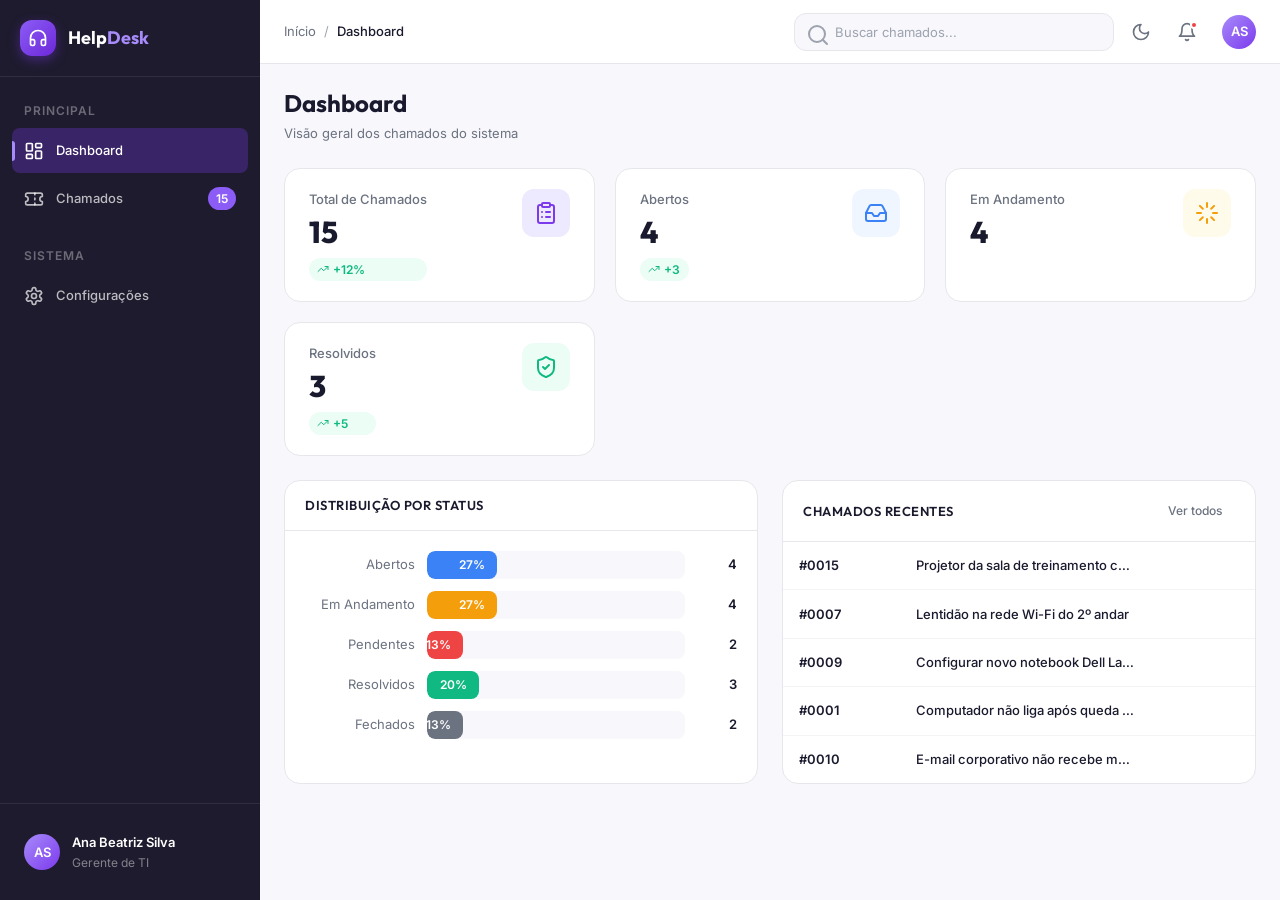
==== commit 734d2773: "feat: adicionar dropdowns de notificações e perfil no header - Novo sistema de notificações com drop" ====
--- a/index.html
+++ b/index.html
@@ -9,8 +9,7 @@
   
   <title>HelpDesk — Sistema de Chamados</title>
 
-  <!-- Favicon (emoji como fallback) -->
-  <link rel="icon" href="data:image/svg+xml,<svg xmlns=%22http://www.w3.org/2000/svg%22 viewBox=%220 0 100 100%22><text y=%22.9em%22 font-size=%2290%22>🎧</text></svg>">
+
 
   <!-- CSS -->
   <link rel="stylesheet" href="css/variables.css">
--- a/css/variables.css
+++ b/css/variables.css
@@ -120,7 +120,6 @@
 
   /* ── Sidebar ── */
   --sidebar-width: 260px;
-  --sidebar-collapsed: 72px;
 
   /* ── Header ── */
   --header-height: 64px;
--- a/css/layout.css
+++ b/css/layout.css
@@ -22,12 +22,8 @@
   display: flex;
   flex-direction: column;
   z-index: var(--z-sidebar);
-  transition: width var(--transition-slow), transform var(--transition-slow);
+  transition: transform var(--transition-slow);
   overflow: hidden;
-}
-
-.sidebar.collapsed {
-  width: var(--sidebar-collapsed);
 }
 
 /* ── Sidebar Logo ── */
@@ -71,10 +67,7 @@
   color: var(--purple-400);
 }
 
-.sidebar.collapsed .sidebar__logo-text {
-  opacity: 0;
-  pointer-events: none;
-}
+
 
 /* ── Sidebar Navigation ── */
 .sidebar__nav {
@@ -100,9 +93,7 @@
   margin-top: 0;
 }
 
-.sidebar.collapsed .sidebar__section-title {
-  opacity: 0;
-}
+
 
 .sidebar__link {
   display: flex;
@@ -160,10 +151,7 @@
   transition: opacity var(--transition-base);
 }
 
-.sidebar.collapsed .sidebar__link-text {
-  opacity: 0;
-  pointer-events: none;
-}
+
 
 .sidebar__link-badge {
   margin-left: auto;
@@ -178,9 +166,7 @@
   transition: opacity var(--transition-base);
 }
 
-.sidebar.collapsed .sidebar__link-badge {
-  opacity: 0;
-}
+
 
 /* ── Sidebar Footer ── */
 .sidebar__footer {
@@ -221,10 +207,7 @@
   transition: opacity var(--transition-base);
 }
 
-.sidebar.collapsed .sidebar__user-info {
-  opacity: 0;
-  pointer-events: none;
-}
+
 
 .sidebar__user-name {
   font-size: var(--text-sm);
@@ -241,57 +224,18 @@
   white-space: nowrap;
 }
 
-/* ── Sidebar Toggle ── */
-.sidebar__toggle {
-  position: absolute;
-  top: 50%;
-  right: -14px;
-  transform: translateY(-50%);
-  width: 28px;
-  height: 28px;
-  background: var(--color-surface);
-  border: 1px solid var(--color-border);
-  border-radius: var(--radius-full);
-  display: flex;
-  align-items: center;
-  justify-content: center;
-  cursor: pointer;
-  z-index: calc(var(--z-sidebar) + 1);
-  box-shadow: var(--shadow-md);
-  transition: all var(--transition-fast);
-  color: var(--color-text-secondary);
-}
-
-.sidebar__toggle:hover {
-  background: var(--color-primary);
-  color: white;
-  border-color: var(--color-primary);
-}
-
-.sidebar__toggle svg {
-  width: 14px;
-  height: 14px;
-  transition: transform var(--transition-base);
-}
-
-.sidebar.collapsed .sidebar__toggle svg {
-  transform: rotate(180deg);
-}
+
 
 /* ============================================
    MAIN CONTENT AREA
    ============================================ */
 .main-wrapper {
   flex: 1;
+  min-width: 0;
   margin-left: var(--sidebar-width);
   min-height: 100vh;
   display: flex;
   flex-direction: column;
-  transition: margin-left var(--transition-slow);
-}
-
-.sidebar.collapsed ~ .main-wrapper {
-  margin-left: var(--sidebar-collapsed);
 }
 
 /* ── Header ── */
@@ -521,9 +465,7 @@
     display: flex;
   }
 
-  .sidebar__toggle {
-    display: none;
-  }
+
 
   .header__search {
     width: 200px;
--- a/css/components.css
+++ b/css/components.css
@@ -112,6 +112,321 @@
 .btn-icon.btn-sm {
   width: 30px;
   height: 30px;
+}
+
+/* ============================================
+   HEADER DROPDOWNS (Notifications & Profile)
+   ============================================ */
+.header__dropdown-wrapper {
+  position: relative;
+}
+
+.header__dropdown {
+  position: absolute;
+  top: calc(100% + var(--space-2));
+  right: 0;
+  background: var(--color-surface);
+  border: 1px solid var(--color-border);
+  border-radius: var(--radius-xl);
+  box-shadow: var(--shadow-xl);
+  z-index: calc(var(--z-dropdown) + 10);
+  opacity: 0;
+  visibility: hidden;
+  transform: translateY(-8px);
+  transition: all var(--transition-base);
+  overflow: hidden;
+}
+
+.header__dropdown.open {
+  opacity: 1;
+  visibility: visible;
+  transform: translateY(0);
+}
+
+.header__dropdown--notifications {
+  width: 380px;
+  max-height: 480px;
+  display: flex;
+  flex-direction: column;
+}
+
+.header__dropdown--profile {
+  width: 280px;
+}
+
+/* Dropdown Header */
+.dropdown__header {
+  display: flex;
+  align-items: center;
+  justify-content: space-between;
+  padding: var(--space-4) var(--space-5);
+  border-bottom: 1px solid var(--color-border);
+}
+
+.dropdown__title {
+  font-family: var(--font-heading);
+  font-size: var(--text-md);
+  font-weight: var(--weight-bold);
+  color: var(--color-text);
+}
+
+.dropdown__action {
+  font-size: var(--text-xs);
+  color: var(--color-primary);
+  font-weight: var(--weight-medium);
+  cursor: pointer;
+  background: none;
+  border: none;
+  transition: color var(--transition-fast);
+}
+
+.dropdown__action:hover {
+  color: var(--color-primary-hover);
+}
+
+.dropdown__action-muted {
+  font-size: var(--text-xs);
+  color: var(--color-text-tertiary);
+}
+
+/* Dropdown Notification List */
+.dropdown__list {
+  overflow-y: auto;
+  max-height: 380px;
+  flex: 1;
+}
+
+.dropdown__notif-item {
+  display: flex;
+  align-items: flex-start;
+  gap: var(--space-3);
+  padding: var(--space-3) var(--space-5);
+  cursor: pointer;
+  transition: background var(--transition-fast);
+  position: relative;
+}
+
+.dropdown__notif-item:hover {
+  background: var(--color-surface-hover);
+}
+
+.dropdown__notif-item--unread {
+  background: var(--color-primary-50);
+}
+
+.dropdown__notif-item--unread:hover {
+  background: var(--color-primary-light);
+}
+
+.dropdown__notif-icon {
+  width: 32px;
+  height: 32px;
+  border-radius: var(--radius-full);
+  display: flex;
+  align-items: center;
+  justify-content: center;
+  flex-shrink: 0;
+}
+
+.dropdown__notif-icon svg {
+  width: 16px;
+  height: 16px;
+}
+
+.dropdown__notif-icon.notif--primary {
+  background: var(--color-primary-light);
+  color: var(--color-primary);
+}
+
+.dropdown__notif-icon.notif--success {
+  background: var(--color-success-bg);
+  color: var(--color-success);
+}
+
+.dropdown__notif-icon.notif--warning {
+  background: var(--color-warning-bg);
+  color: var(--color-warning);
+}
+
+.dropdown__notif-icon.notif--danger {
+  background: var(--color-danger-bg);
+  color: var(--color-danger);
+}
+
+.dropdown__notif-icon.notif--info {
+  background: var(--color-info-bg);
+  color: var(--color-info);
+}
+
+.dropdown__notif-content {
+  flex: 1;
+  min-width: 0;
+}
+
+.dropdown__notif-title {
+  font-size: var(--text-sm);
+  font-weight: var(--weight-semibold);
+  color: var(--color-text);
+  margin-bottom: 2px;
+}
+
+.dropdown__notif-message {
+  font-size: var(--text-xs);
+  color: var(--color-text-secondary);
+  line-height: 1.4;
+  margin-bottom: 2px;
+  display: -webkit-box;
+  -webkit-line-clamp: 2;
+  -webkit-box-orient: vertical;
+  overflow: hidden;
+}
+
+.dropdown__notif-time {
+  font-size: var(--text-xs);
+  color: var(--color-text-tertiary);
+}
+
+.dropdown__notif-unread-dot {
+  width: 8px;
+  height: 8px;
+  background: var(--color-primary);
+  border-radius: var(--radius-full);
+  flex-shrink: 0;
+  margin-top: var(--space-2);
+}
+
+.dropdown__empty {
+  padding: var(--space-8) var(--space-5);
+  text-align: center;
+  color: var(--color-text-tertiary);
+}
+
+.dropdown__empty svg {
+  width: 32px;
+  height: 32px;
+  margin: 0 auto var(--space-2);
+  opacity: 0.4;
+}
+
+.dropdown__empty p {
+  font-size: var(--text-sm);
+  color: var(--color-text-tertiary);
+  margin-bottom: 0;
+}
+
+/* Dropdown Profile */
+.dropdown__profile-header {
+  display: flex;
+  align-items: center;
+  gap: var(--space-3);
+  padding: var(--space-4) var(--space-5);
+}
+
+.dropdown__profile-avatar {
+  width: 40px;
+  height: 40px;
+  border-radius: var(--radius-full);
+  background: linear-gradient(135deg, var(--purple-400), var(--purple-600));
+  display: flex;
+  align-items: center;
+  justify-content: center;
+  color: white;
+  font-weight: var(--weight-semibold);
+  font-size: var(--text-sm);
+  flex-shrink: 0;
+}
+
+.dropdown__profile-info {
+  min-width: 0;
+}
+
+.dropdown__profile-name {
+  font-size: var(--text-sm);
+  font-weight: var(--weight-semibold);
+  color: var(--color-text);
+  white-space: nowrap;
+  overflow: hidden;
+  text-overflow: ellipsis;
+}
+
+.dropdown__profile-email {
+  font-size: var(--text-xs);
+  color: var(--color-text-secondary);
+  white-space: nowrap;
+  overflow: hidden;
+  text-overflow: ellipsis;
+}
+
+.dropdown__divider {
+  height: 1px;
+  background: var(--color-border);
+}
+
+.dropdown__menu {
+  padding: var(--space-2) 0;
+}
+
+.dropdown__menu-item {
+  display: flex;
+  align-items: center;
+  gap: var(--space-3);
+  width: 100%;
+  padding: var(--space-2) var(--space-5);
+  font-size: var(--text-sm);
+  color: var(--color-text-secondary);
+  background: none;
+  border: none;
+  cursor: pointer;
+  transition: all var(--transition-fast);
+}
+
+.dropdown__menu-item:hover {
+  background: var(--color-surface-hover);
+  color: var(--color-text);
+}
+
+.dropdown__menu-item svg {
+  width: 16px;
+  height: 16px;
+  flex-shrink: 0;
+}
+
+.dropdown__footer {
+  display: flex;
+  align-items: center;
+  justify-content: space-between;
+  padding: var(--space-3) var(--space-5);
+  background: var(--color-bg-alt);
+}
+
+.dropdown__footer-role {
+  display: flex;
+  align-items: center;
+  gap: var(--space-1);
+  font-size: var(--text-xs);
+  color: var(--color-primary);
+  font-weight: var(--weight-medium);
+}
+
+.dropdown__footer-role svg {
+  width: 14px;
+  height: 14px;
+}
+
+.dropdown__footer-dept {
+  font-size: var(--text-xs);
+  color: var(--color-text-tertiary);
+}
+
+@media (max-width: 640px) {
+  .header__dropdown--notifications {
+    width: 320px;
+    right: -60px;
+  }
+
+  .header__dropdown--profile {
+    width: 260px;
+  }
 }
 
 /* ============================================
@@ -273,7 +588,8 @@
   background: var(--color-surface);
   border: 1px solid var(--color-border);
   border-radius: var(--radius-xl);
-  overflow: hidden;
+  overflow-x: auto;
+  overflow-y: hidden;
   transition: background-color var(--transition-theme), border-color var(--transition-theme);
 }
 
@@ -355,6 +671,8 @@
 
 .data-table {
   width: 100%;
+  min-width: 900px;
+  table-layout: auto;
 }
 
 .data-table thead {
@@ -420,12 +738,17 @@
 
 .table-cell-title {
   font-weight: var(--weight-medium);
-  max-width: 280px;
+  max-width: 260px;
+  min-width: 160px;
 }
 
 .table-cell-title a {
   color: var(--color-text);
   transition: color var(--transition-fast);
+  display: block;
+  overflow: hidden;
+  text-overflow: ellipsis;
+  white-space: nowrap;
 }
 
 .table-cell-title a:hover {
